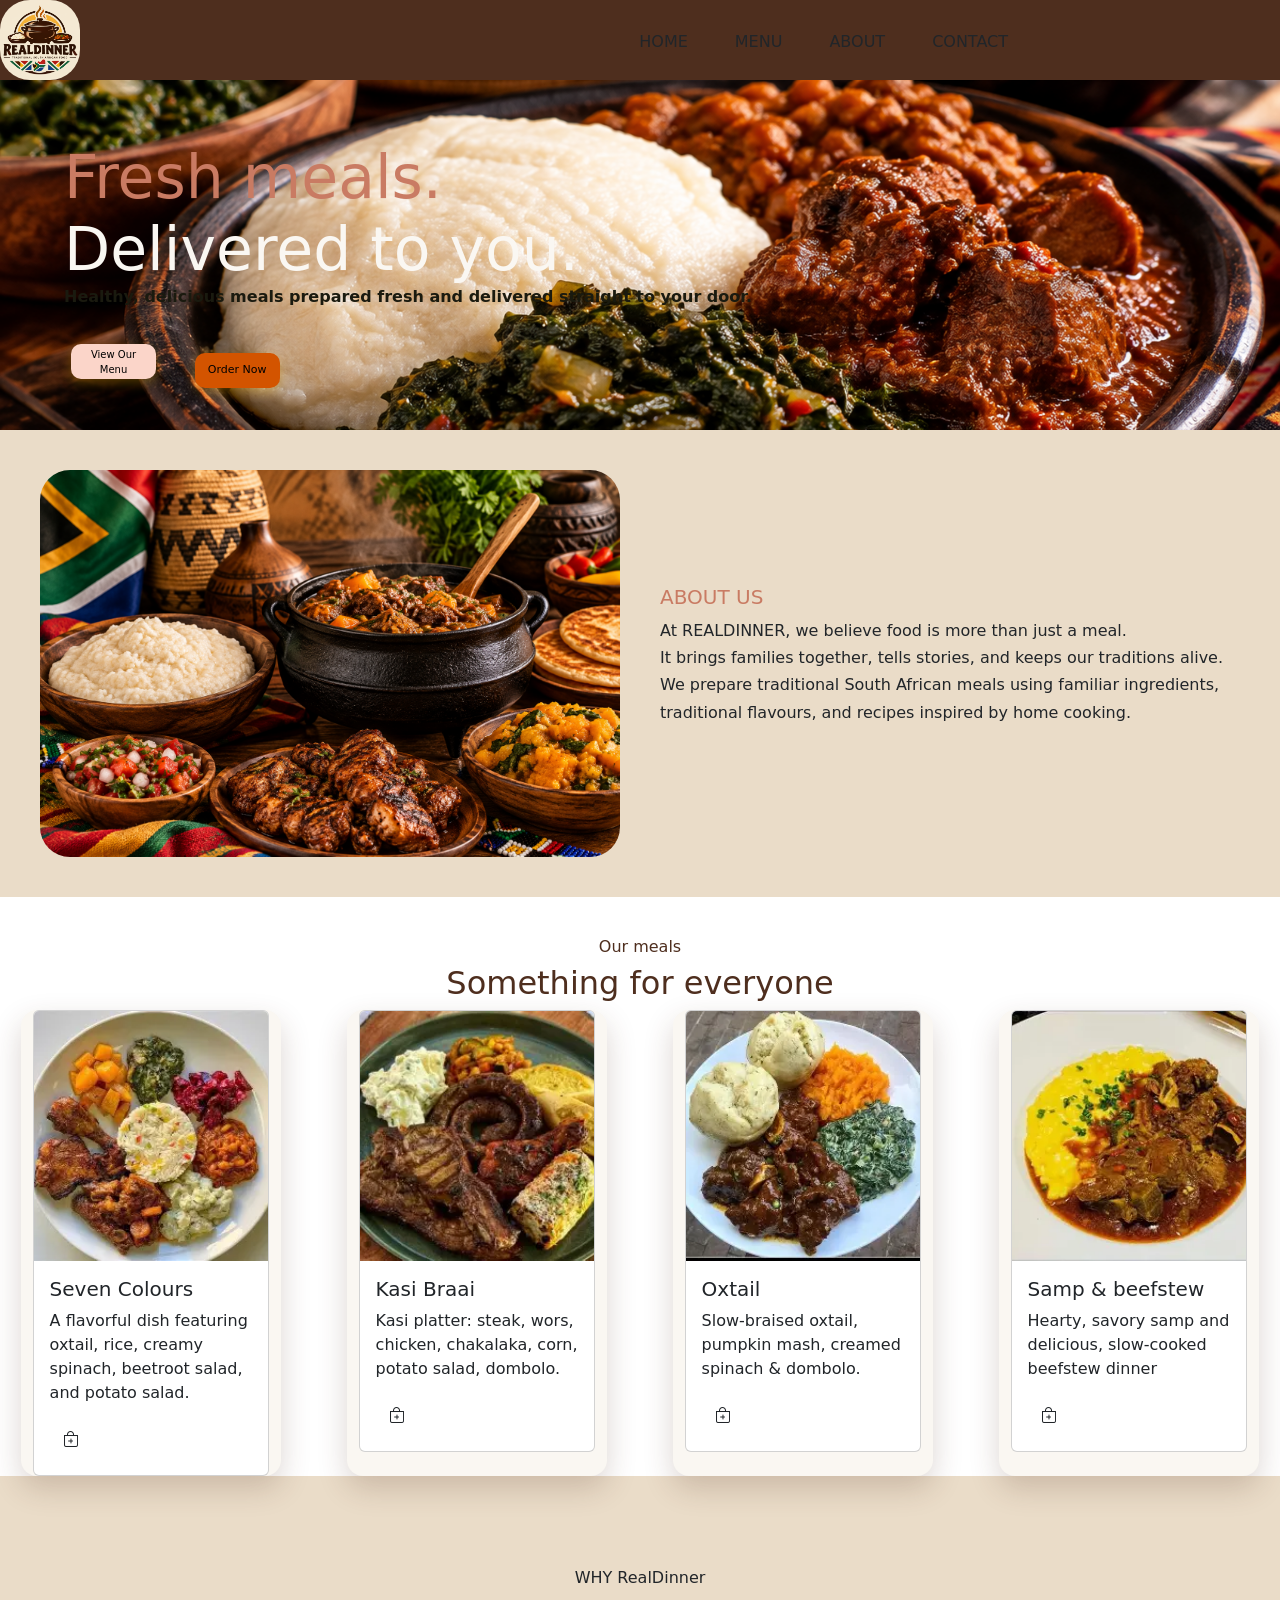
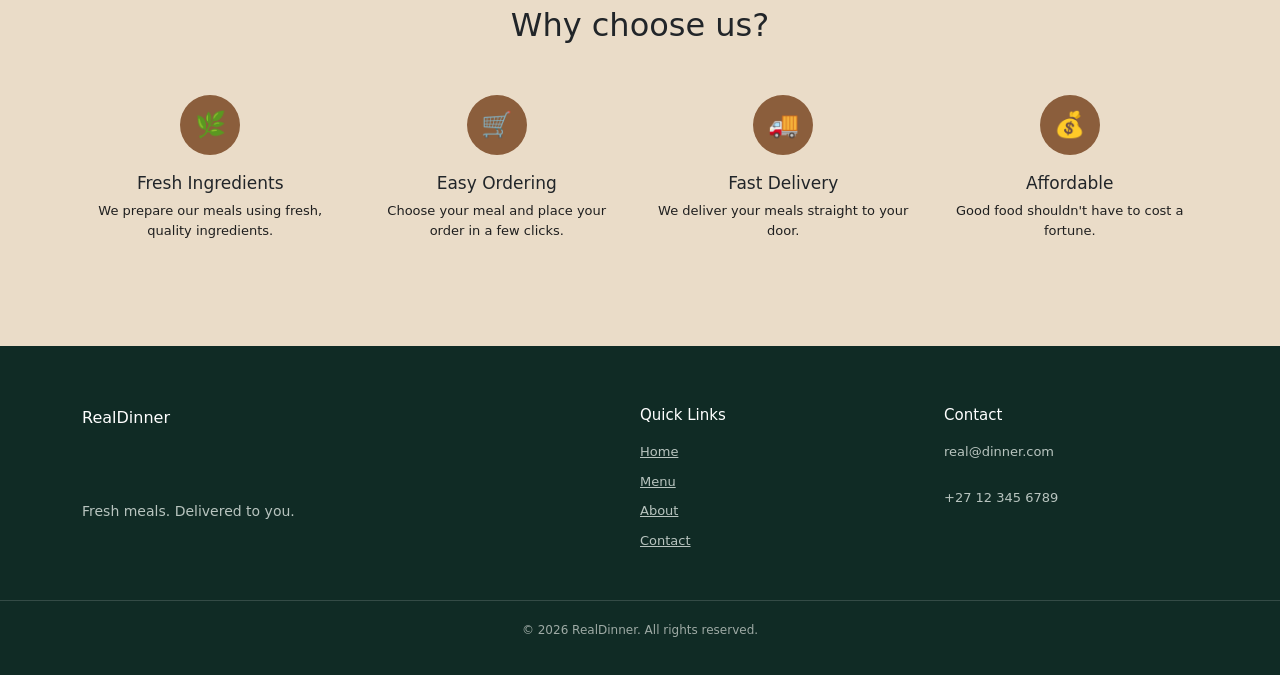
==== index.html @ 265a2815 "Initial commit" ====
<!DOCTYPE html>
<html lang="en">
<head>
    <meta charset="UTF-8">
    <meta name="viewport" content="width=device-width, initial-scale=1.0">
    <link rel="stylesheet" href="style.css">
    <link href="https://cdn.jsdelivr.net/npm/bootstrap@5.3.8/dist/css/bootstrap.min.css" rel="stylesheet" integrity="sha384-sRIl4kxILFvY47J16cr9ZwB07vP4J8+LH7qKQnuqkuIAvNWLzeN8tE5YBujZqJLB" crossorigin="anonymous">
     <link rel="stylesheet" href="https://cdn.jsdelivr.net/npm/bootstrap-icons@1.11.3/font/bootstrap-icons.min.css">
    <title>RealDinner</title>
</head>
<body>
    <main class="mainBox" id="home">
            <img class="logo" src="img\ChatGPT Image Sep 6, 2026, 11_15_23 AM.png" alt="" srcset="">
        <nav>
            <ul>
               <li><a href="#home">HOME</a></li>
                <li><a href="#menu">MENU</a></li>
                <li><a href="#about">ABOUT</a></li>
                <li><a href="#contact">CONTACT</a></li>
            </ul>
        </nav>
           
    </main>
    <section class="hero">
        <div class="hero-content">
            <h1><span class="h1-partOne">Fresh meals. <br> </span> <span class="h1-partTwo">Delivered to you.</span></h1>
            <p>  Healthy, delicious meals prepared fresh and delivered straight to your door.</p>
            <p></p>
            <div class="btnS">
            <button class="mainBtn0" id="mainBtn">View Our Menu</button>
            <button class="mainBtn" id="mainBtn">Order Now</button>
            </div>
        </div>
    </section>

    <section class="about" id="about">
    <img src="img\ChatGPT Image Sep 7, 2026, 01_58_23 PM.png" alt="">
    
    <div class="aboutUs">
    <h1>ABOUT US</h1>
    <p>At REALDINNER, we believe food is more than just a meal. <br> It brings families together, tells stories, and keeps our traditions alive. <br> We prepare traditional South African meals using familiar ingredients, traditional flavours, and recipes inspired by home cooking.</p>
    </div>
    </section>
     
    <section class="food" id="menu">
    <h6 class="heading">Our meals</h6>
    <h2>Something for everyone</h2>
  <div class="row row-cols-1 row-cols-sm-5 g-4 ">
  <div class="col">
      <div class="card">
      <img src="img\sevenc.webp" class="card-img-top" alt="...">
      <div class="card-body">
        <h5 class="card-title">Seven Colours</h5>
        <p class="card-text">A flavorful dish featuring oxtail, rice, creamy spinach, beetroot salad, and potato salad. </p>
        <button class="btn" type="submit"><i class="bi bi-bag-plus"></i></button>
      </div>
    </div>
  </div>
  <div class="col">
    <div class="card">
      <img src="img\braai.webp" class="card-img-top" alt="...">
      <div class="card-body">
        <h5 class="card-title">Kasi Braai</h5>
        <p class="card-text">Kasi platter: steak, wors, chicken, chakalaka, corn, potato salad, dombolo.</p>
        <button class="btn" type="submit"><i class="bi bi-bag-plus"></i></button>
    </div>
  </div>
  </div>
  <div class="col">
    <div class="card">
      <img src="img\oxtail.webp" class="card-img-top" alt="...">
      <div class="card-body">
        <h5 class="card-title">Oxtail</h5>
        <p class="card-text">Slow-braised oxtail, pumpkin mash, creamed spinach & dombolo.</p>
        <button class="btn"  type="submit"><i class="bi bi-bag-plus"></i></button>
      </div>
    </div>
  </div>
  <div class="col">
    <div class="card">
      <img src="img\samp&beefstew.webp" class="card-img-top" alt="...">
      <div class="card-body">
        <h5 class="card-title">Samp & beefstew</h5>
        <p class="card-text">Hearty, savory samp and delicious, slow-cooked beefstew dinner</p>
        <button class="btn"  type="submit"><i class="bi bi-bag-plus"></i></button>
    </div>
  </div>
 </div>
 </div>
 </section>
    <section class="why-us section">
     <div class="container">
      <div class="section-heading">
        <p class="section-label"> WHY RealDinner</p>
        <h2>Why choose us?</h2></div>
        <div class="benefits">
        <div class="benefit">
        <div class="benefit-icon"> 🌿</div>
        <h3>Fresh Ingredients</h3>
        <p>We prepare our meals using fresh, quality ingredients.</p>
    </div>
  
    <div class="benefit">
   <div class="benefit-icon">🛒</div>
    <h3>Easy Ordering</h3>
    <p>Choose your meal and place your order in a few clicks.</p>
  </div>
    <div class="benefit">
        <div class="benefit-icon">🚚</div>
        <h3>Fast Delivery</h3>
        <p>We deliver your meals straight to your door.</p>
    </div>
    <div class="benefit">
     <div class="benefit-icon">💰</div>
        <h3>Affordable</h3>
        <p>Good food shouldn't have to cost a fortune.</p>
    </div>
  </div>
 </div>
</section>

<footer id="contact">

        <div class="container footer-container">

            <div class="footer-brand">

                <div class="logo footer-logo">
                    RealDinner
                </div>

                <p>
                    Fresh meals. Delivered to you.
                </p>

            </div>


            <div class="footer-column">

                <h3>
                    Quick Links
                </h3>

                <a href="#home">Home</a>
                <a href="#menu">Menu</a>
                <a href="#about">About</a>
                <a href="#contact">Contact</a>

            </div>
            <div class="footer-column">
                <h3>
                    Contact
                </h3>
                <p>
                    real@dinner.com
                </p>
                <p>
                    +27 12 345 6789
                </p>
            </div>
        </div>
        <div class="footer-bottom">
            <p>
                © 2026 RealDinner. All rights reserved.
            </p>
        </div>
    </footer>


 <script src="index.js"></script>
    
</body>
</html>
---- style.css ----
*{
    box-sizing: border-box;
}
body {
    background-color: #FAF7F2;
    color:#1F1F1F ;
}
img {
    width: 100%;
}
@media(max-width: 768px){
    .mainBox{
        display: flex;
        flex-direction: column;
        align-items: center;
        padding: 15px;
    }

      nav ul {
        padding: 0;
        gap: 20px;
        flex-wrap: wrap;
        justify-content: center;
    }

     .hero {
        height: auto;
        min-height: 350px;
        background-position: center;
    }

    .hero-content {
        margin-left: 15px;
        margin-right: 15px;
    }

    .h1-partOne,
    .h1-partTwo {
        font-size: clamp(32px, 8vw, 50px);
    }

      .about {
        grid-template-columns: 1fr;
        padding: 25px;
        gap: 30px;
        text-align: center;
    }

    .about img {
        width: 100%;
        height: auto;
        max-width: 600px;
    }

      .aboutUs {
        text-align: center;
    }
     .aboutUs p {
        font-size: 10px;
    }

    .food {
        padding: 0 20px;
    }


    .food img {
        width: 100%;
        height: 250px;
        object-fit: cover;
    }

}

@media (max-width: 576px) {

    .mainBox {
        padding: 10px;
    }

    .logo {
        width: 60px;
        height: 60px;
    }

    nav ul {
        gap: 10px;
        font-size: 14px;
    }

    .hero {
        min-height: 400px;
    }

    .hero-content {
        margin-left: 15px;
        margin-right: 15px;
    }

    .h1-partOne,
    .h1-partTwo {
        font-size: 35px;
    }

    .hero-content p {
        font-size: 15px;
    }

    .btnS {
        display: flex;
        flex-wrap: wrap;
        font-size: 10px;
    }

    .mainBtn,
    .mainBtn0 {
        position: static;
        width: 120px;
    }

    .about {
        padding: 20px;
    }

    .about h1 {
        font-size: 20px;
    }

    .about p {
        font-size: 9px;
        line-height: 1.6;
    }

    .food {
        margin-top: 25px;
        padding: 0 15px;
    }

    .food h2 {
        font-size: 25px;
    }

    .food img {
        height: 220px;
    }

    .card {
        width: 100%;
    }
}

.mainBox{
    background-color:#4E2E1E ;
    display: grid;
    grid-template-columns: 1fr 3fr 1fr;

}

.logo{
    width: 80px;
    height: 80px;
    border-radius: 30px;

}
nav {
    display: flex;
    justify-content: flex-end;
    align-items: center;
}
nav ul li {
    padding: 8px 16px;
    border-radius: 30px;
    transition: all 0.3s ease;
}


nav ul {
    list-style: none;
    display: flex;
    justify-content: space-between;
    padding-top: 20px;
    cursor: pointer;
    gap: 15px;
}
nav ul li a {
    color: inherit;
    text-decoration: none;
    display: block;
}

nav ul li:hover {
    font-weight: bold;
    border-radius: 30px;
    padding: 8px 16px;
    background-color: rgba(255, 255, 255, 0.15);
    transition: all 0.3s ease-in;
}

.mainBtn{
    border: none;
    background-color: #D35400;
    width: 85px;
    height: 35px;
    border-radius: 10px;
    position: relative;
    left: 40px;
    top: 19px;
    box-shadow: 0 4px 12px rgba(244, 180, 0, 0.30);
    transition: all 0.3s ease;
    font-size: 11px;
}

.mainBtn:Hover{
   background-color: #F4B400; 
   transform: translateY(-2px);
   box-shadow: 0 7px 18px rgba(244, 180, 0, 0.40);
}

.hero{
    background-image: url("img/HeroVhavendaDish.png");
    background-size: cover;
    background-position: center;
    min-height: 350px;
    width: 100%;
    display: flex;
    align-items: center;
}
.hero-content h1{
   color: #cdc6c6;
    margin: 0;
    padding-top: 0;
}
.hero-content{
    color: #1a1a0f;
    font-weight: bold;
    margin-left: 5%;
    margin-right: 5%;
    max-width: 700px;
}
.h1-partOne {
    font-size: 60px;
    color: #C97B63;
     font-size: clamp(35px, 6vw, 60px);
  
}
.h1-partTwo{
    font-size: 60px;
    color: #FAF7F2;
     font-size: clamp(35px, 6vw, 60px);
}
.mainBtn0 {
    border: none;
    background-color: #fbd5c9;
    width: 85px;
    height: 35px;
    border-radius: 10px;
    position: relative;
    left: 7px;
    top: 19px;
    box-shadow: 0 4px 12px rgba(244, 180, 0, 0.30);
    transition: all 0.3s ease;
    font-size: 10px;
}
.mainBtn0:hover{
    transform: translateY(-2px);
   box-shadow: 0 7px 18px rgba(246, 189, 35, 0.896);
}

.about{
    display: grid;
    grid-template-columns: 1fr 1fr;
    background-color: #EADCC8;
    gap: 40px;
    padding: 40px;
    align-items: center;

}
.about img{
    border-radius: 30px;
    width: 100%;
    max-width: 700px;
    height: auto;
    display: block
}
.about h1{
    font-size: 20px;
    color: #C97B63;

}
.aboutUs{
    width: 100%;

}
.aboutUs p{
     line-height: 1.7;
}
.food{
    margin-top: 40px;
}
h6.heading{
    color: #4E2E1E;
    text-align: center;
}
.food h2{
    text-align: center;
    color: #4E2E1E;
}
.food img{
    width: 100%;
    height: 250px;
    object-fit: cover;
}
.col{
     box-shadow: 0 12px 30px rgba(78, 46, 30, 0.20);
      background: #FAF7F2;
      border-radius: 16px;
     transition: all 0.3s ease;
     display: block;
     margin: 0 auto;
}

.col:hover {
    transform: translateY(-6px);
     background-color: #F4B400;
    box-shadow: 0 14px 30px rgba(78, 46, 30, 0.22);
}

.benefits {
    display: grid;
    grid-template-columns:
        repeat(4, 1fr);
    gap: 30px;
    text-align: center;
}

.benefit-icon {
    width: 60px;
    height: 60px;

    display: flex;
    align-items: center;
    justify-content: center;

    margin: 0 auto 18px;

    border-radius: 50%;

    background: #8B5E3C;
    color: white;

    font-size: 25px;
}
.section {
    padding: 90px 0;
}
.section-heading {
    text-align: center;
    margin-bottom: 50px;
}
.why-us{
    background-color: #EADCC8;
}

.benefit h3 {
    font-size: 17px;
    margin-bottom: 8px;
}

.benefit p {
    color: #1F1F1F;
    font-size: 13px;
}

footer {
    background: #102b25;
    color: white;
    padding-top: 60px;
}

.footer-container {
    display: grid;
    grid-template-columns:
        2fr 1fr 1fr;

    gap: 50px;
    padding-bottom: 50px;
}

.footer-logo {
    color: white;
    margin-bottom: 15px;
}

.footer-brand p {
    color: #b8c4bf;
    font-size: 14px;
}

.footer-column {
    display: flex;
    flex-direction: column;
    gap: 10px;
}

.footer-column h3 {
    font-size: 15px;
    margin-bottom: 8px;
}

.footer-column a,
.footer-column p {
    color: #b8c4bf;
    font-size: 13px;
}

.footer-column a:hover {
    color: white;
}

.footer-bottom {
    border-top: 1px solid rgba(255,255,255,0.15);

    text-align: center;

    padding: 20px;

    color: #9eaaa5;

    font-size: 12px;
}
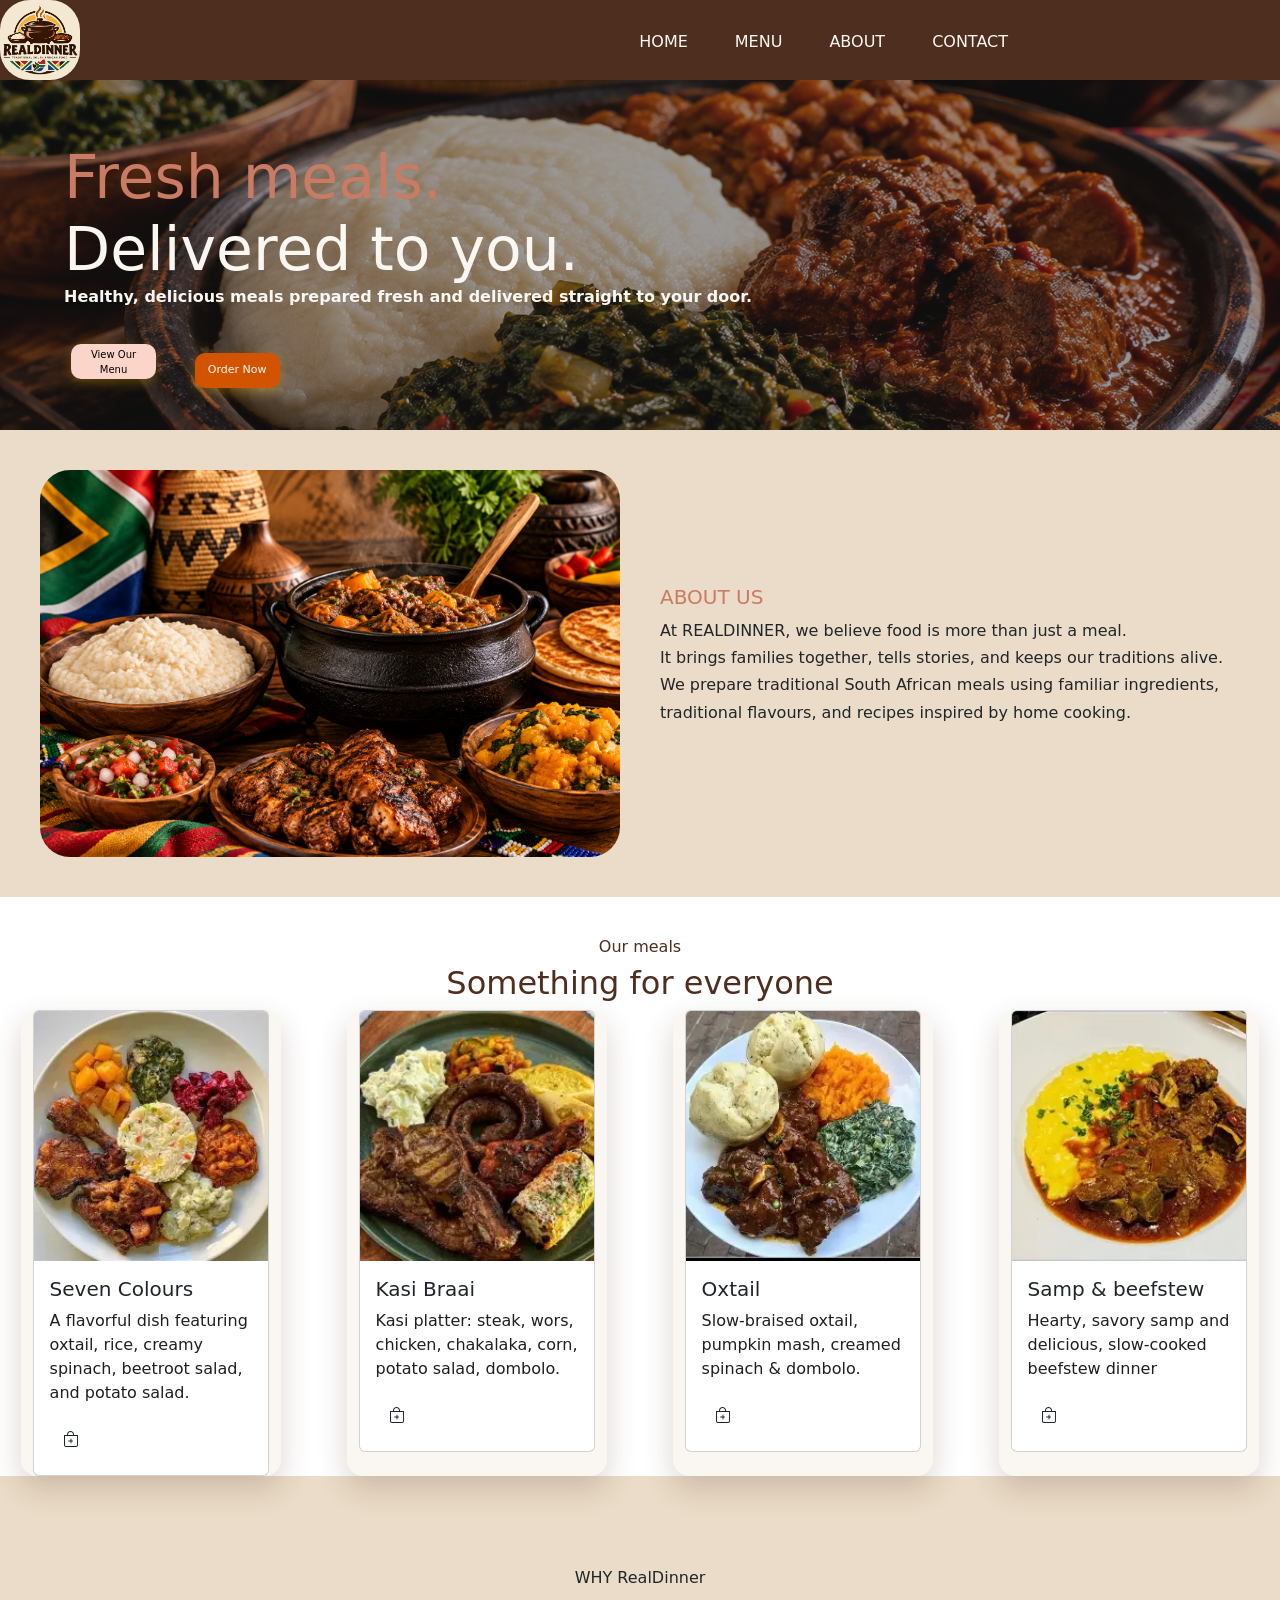
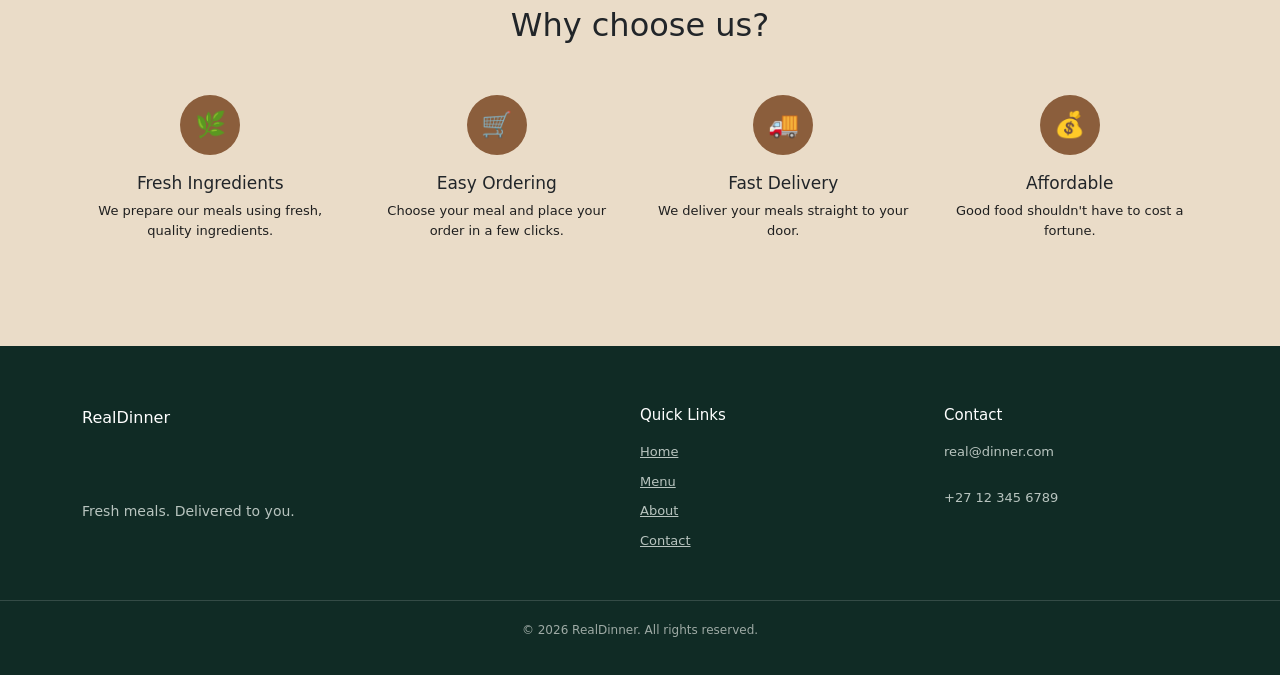
==== commit 87db4b1a: "updated homepage" ====
--- a/index.html
+++ b/index.html
@@ -27,8 +27,8 @@
             <p>  Healthy, delicious meals prepared fresh and delivered straight to your door.</p>
             <p></p>
             <div class="btnS">
-            <button class="mainBtn0" id="mainBtn">View Our Menu</button>
-            <button class="mainBtn" id="mainBtn">Order Now</button>
+            <button class="mainBtn0" id="viewMenuBtn">View Our Menu</button>
+            <button class="mainBtn" id="orderNowBtn">Order Now</button>
             </div>
         </div>
     </section>
--- a/style.css
+++ b/style.css
@@ -1,5 +1,9 @@
 *{
     box-sizing: border-box;
+}
+html {
+    scroll-behavior: smooth;
+    scroll-padding-top: 100px;
 }
 body {
     background-color: #FAF7F2;
@@ -153,6 +157,9 @@
     background-color:#4E2E1E ;
     display: grid;
     grid-template-columns: 1fr 3fr 1fr;
+    position: sticky;
+    top: 0;
+    z-index: 1000;
 
 }
 
@@ -183,7 +190,7 @@
     gap: 15px;
 }
 nav ul li a {
-    color: inherit;
+    color: #FAF7F2;
     text-decoration: none;
     display: block;
 }
@@ -208,6 +215,7 @@
     box-shadow: 0 4px 12px rgba(244, 180, 0, 0.30);
     transition: all 0.3s ease;
     font-size: 11px;
+    color: #FAF7F2;
 }
 
 .mainBtn:Hover{
@@ -217,7 +225,7 @@
 }
 
 .hero{
-    background-image: url("img/HeroVhavendaDish.png");
+    background-image: linear-gradient(rgba(31, 31, 31, 0.45), rgba(31, 31, 31, 0.45)), url("img/HeroVhavendaDish.png");
     background-size: cover;
     background-position: center;
     min-height: 350px;
@@ -229,6 +237,7 @@
    color: #cdc6c6;
     margin: 0;
     padding-top: 0;
+    animation: heroEntrance 0.8s ease-out both;
 }
 .hero-content{
     color: #1a1a0f;
@@ -236,6 +245,40 @@
     margin-left: 5%;
     margin-right: 5%;
     max-width: 700px;
+}
+.hero-content > p:first-of-type {
+    color: #FAF7F2;
+    animation: heroEntrance 0.8s 0.15s ease-out both;
+}
+.btnS button {
+    animation: heroEntrance 0.8s 0.3s ease-out both;
+}
+
+.btnS button:nth-child(2) {
+    animation-delay: 0.45s;
+}
+
+@keyframes heroEntrance {
+    from {
+        opacity: 0;
+        transform: translateY(20px);
+    }
+    to {
+        opacity: 1;
+        transform: translateY(0);
+    }
+}
+
+@media (prefers-reduced-motion: reduce) {
+    html {
+        scroll-behavior: auto;
+    }
+
+    .hero-content h1,
+    .hero-content > p:first-of-type,
+    .btnS button {
+        animation: none;
+    }
 }
 .h1-partOne {
     font-size: 60px;
@@ -325,6 +368,20 @@
     box-shadow: 0 14px 30px rgba(78, 46, 30, 0.22);
 }
 
+.card {
+    background-color: #FAF7F2;
+    color: #1F1F1F;
+}
+
+.card-title,
+.card-text {
+    color: #1F1F1F;
+}
+
+.col:hover .card {
+    background-color: #F4B400;
+}
+
 .benefits {
     display: grid;
     grid-template-columns:
